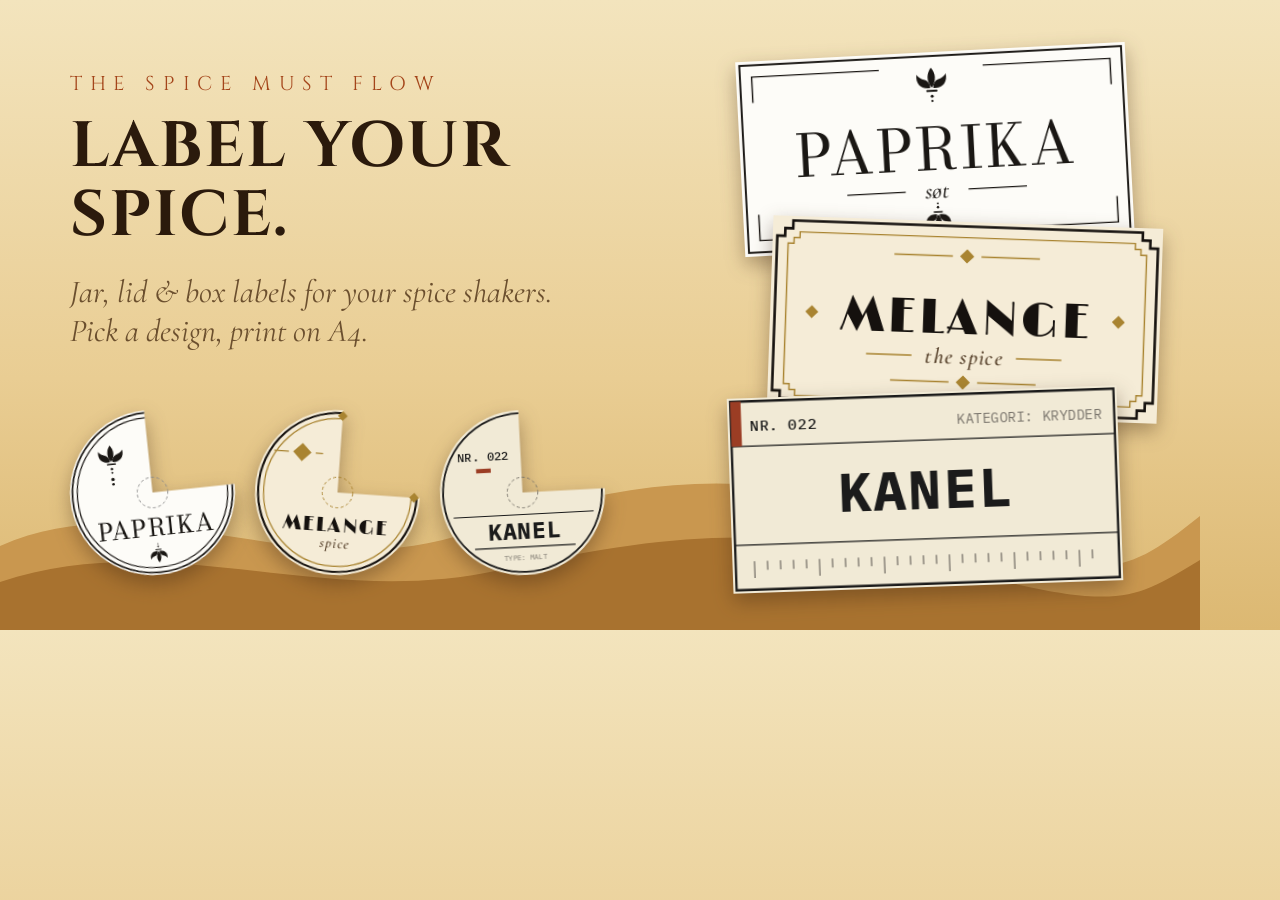
==== assets/og.html @ d24efe82 "Add social sharing preview (Open Graph, Twitter card, favicon) Adds share metadata, a 1200x630 previ" ====
<!DOCTYPE html>
<!-- Source of assets/og.png (1200x630 link-preview image). Regenerate with:
     google-chrome --headless=new --virtual-time-budget=10000 --window-size=1200,760 --screenshot=/tmp/og-full.png assets/og.html
     then crop the top 1200x630 (headless Chrome's viewport is shorter than the window):
     python3 -c "from PIL import Image; Image.open('/tmp/og-full.png').crop((0,0,1200,630)).save('assets/og.png', optimize=True)"
     Uses the app's own label renderers so the image always matches the real designs. -->
<html lang="en">
<head>
<meta charset="utf-8">
<title>Arrakis Spice Labels — preview image</title>
<link href="https://fonts.googleapis.com/css2?family=Anton&family=Bodoni+Moda:ital,wght@0,400;0,500;1,400&family=Cinzel:wght@500;700&family=Cormorant+Garamond:ital,wght@0,500;0,600;1,500&family=IBM+Plex+Mono:wght@400;500;700&family=Jost:wght@400;500&family=Limelight&display=swap" rel="stylesheet">
<style>
  * { box-sizing: border-box; }
  html, body { margin: 0; width: 1200px; height: 630px; overflow: hidden; }
  body { position: relative; background: linear-gradient(180deg, #f3e4bd 0%, #e9cd93 60%, #dcb872 100%); color: #2b1a0c; font-family: 'Cormorant Garamond', Georgia, serif; }
  .ridge { position: absolute; left: 0; bottom: 0; width: 1200px; height: 170px; }
  .copy { position: absolute; left: 70px; top: 70px; width: 640px; }
  .kicker { font-family: 'Cinzel', serif; font-size: 20px; letter-spacing: .38em; text-transform: uppercase; color: #a4451a; }
  h1 { margin: 16px 0 0; font-family: 'Cinzel', serif; font-weight: 700; font-size: 64px; line-height: 1.08; letter-spacing: .03em; text-transform: uppercase; }
  .sub { margin-top: 22px; font-size: 32px; font-style: italic; color: #6b4f2e; line-height: 1.2; }
  .lbl { position: absolute; filter: drop-shadow(0 8px 10px rgba(58, 35, 17, .38)); }
  .lbl svg { width: 100% !important; height: auto !important; }
  .lids { position: absolute; left: 70px; top: 400px; }
</style>
</head>
<body>
  <svg class="ridge" viewBox="0 0 1200 170" preserveAspectRatio="none" aria-hidden="true">
    <path d="M0,86 C150,20 300,130 470,72 S760,4 930,64 S1120,120 1200,56 V170 H0Z" fill="#c9974f"/>
    <path d="M0,122 C170,66 320,150 500,110 S780,64 950,108 S1130,142 1200,100 V170 H0Z" fill="#a8722f"/>
  </svg>
  <div class="copy">
    <div class="kicker">The spice must flow</div>
    <h1>Label your spice.</h1>
    <div class="sub">Jar, lid &amp; box labels for your spice shakers.<br>Pick a design, print on A4.</div>
  </div>
  <div id="labels"></div>

  <script src="../js/svgutil.js"></script>
  <script src="../js/fit.js"></script>
  <script src="../js/designs/registry.js"></script>
  <script src="../js/designs/skandinavisk.js"></script>
  <script src="../js/designs/apotek.js"></script>
  <script src="../js/designs/brutalist.js"></script>
  <script src="../js/designs/artdeco.js"></script>
  <script src="../js/designs/editorial.js"></script>
  <script>
    const S = Spice;
    Promise.all(S.fontSpecs.map((s) => document.fonts.load(s))).then(() => {
      const item = (name, sub, no) => ({ name, sub, origin: '', no, cat: 'Krydder' });
      const rects = [
        { d: 'editorial', it: item('Paprika', 'søt', 14), x: 740, y: 52, w: 390, r: -3 },
        { d: 'artdeco', it: item('Melange', 'the spice', 1), x: 770, y: 222, w: 390, r: 2 },
        { d: 'apotek', it: item('Kanel', '', 22), x: 730, y: 392, w: 390, r: -2 },
      ];
      const lids = [
        { d: 'editorial', it: item('Paprika', '', 14) },
        { d: 'artdeco', it: item('Melange', 'spice', 1) },
        { d: 'apotek', it: item('Kanel', 'malt', 22) },
      ];
      let h = rects.map((r) =>
        `<div class="lbl" style="left:${r.x}px;top:${r.y}px;width:${r.w}px;transform:rotate(${r.r}deg)">${S.designs.get(r.d).rect(r.it)}</div>`).join('');
      h += lids.map((l, i) =>
        `<div class="lbl" style="left:${70 + i * 185}px;top:410px;width:165px;transform:rotate(${[-6, 4, -3][i]}deg)">${S.designs.get(l.d).circle(l.it, { hole: true, notch: true })}</div>`).join('');
      document.getElementById('labels').innerHTML = h;
    });
  </script>
</body>
</html>
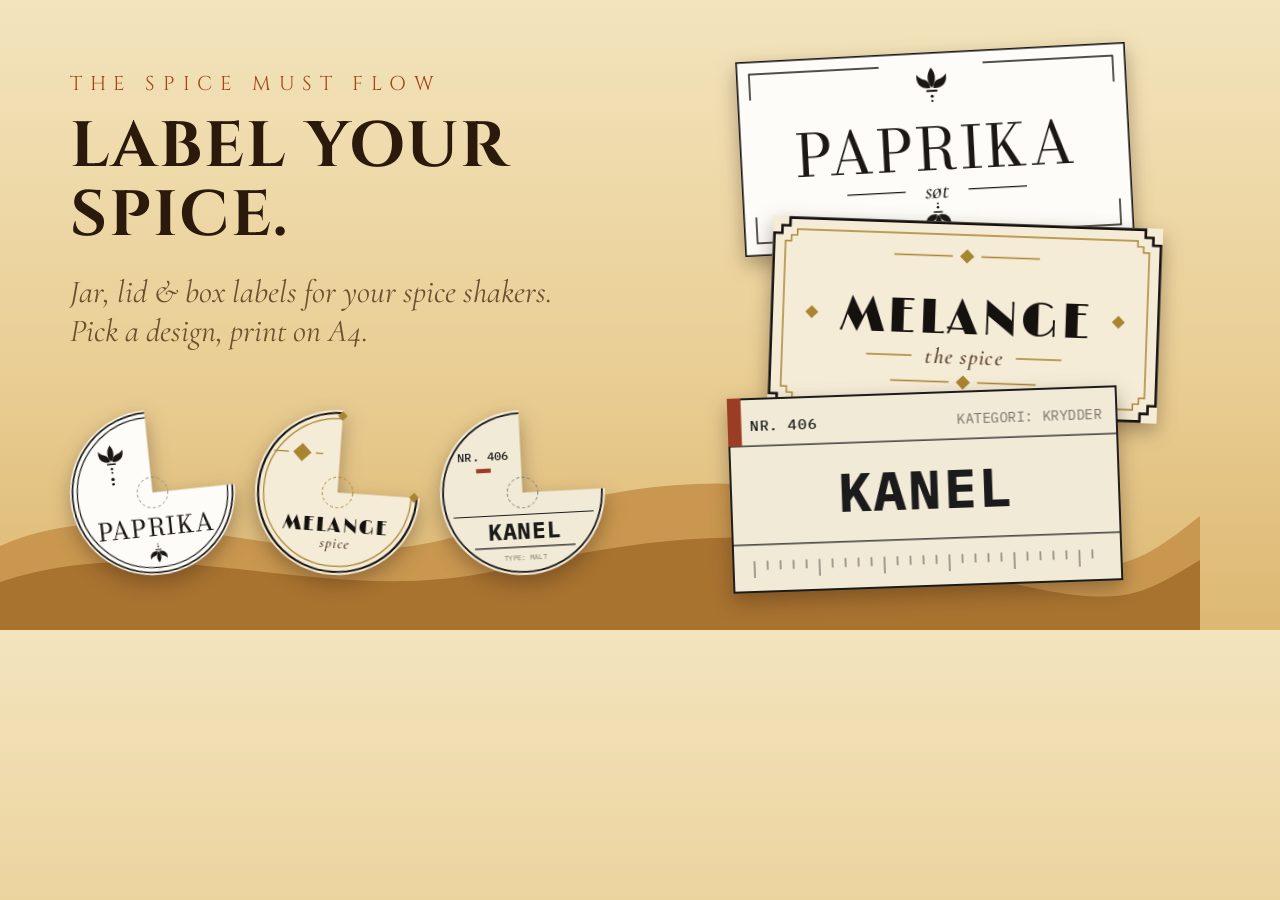
==== commit b6902a2d: "Add designs, lid styles, category-based numbering and per-category printing - New designs: Botanisk," ====
--- a/assets/og.html
+++ b/assets/og.html
@@ -48,14 +48,14 @@
     Promise.all(S.fontSpecs.map((s) => document.fonts.load(s))).then(() => {
       const item = (name, sub, no) => ({ name, sub, origin: '', no, cat: 'Krydder' });
       const rects = [
-        { d: 'editorial', it: item('Paprika', 'søt', 14), x: 740, y: 52, w: 390, r: -3 },
-        { d: 'artdeco', it: item('Melange', 'the spice', 1), x: 770, y: 222, w: 390, r: 2 },
-        { d: 'apotek', it: item('Kanel', '', 22), x: 730, y: 392, w: 390, r: -2 },
+        { d: 'editorial', it: item('Paprika', 'søt', 201), x: 740, y: 52, w: 390, r: -3 },
+        { d: 'artdeco', it: item('Melange', 'the spice', 101), x: 770, y: 222, w: 390, r: 2 },
+        { d: 'apotek', it: item('Kanel', '', 406), x: 730, y: 392, w: 390, r: -2 },
       ];
       const lids = [
-        { d: 'editorial', it: item('Paprika', '', 14) },
-        { d: 'artdeco', it: item('Melange', 'spice', 1) },
-        { d: 'apotek', it: item('Kanel', 'malt', 22) },
+        { d: 'editorial', it: item('Paprika', '', 201) },
+        { d: 'artdeco', it: item('Melange', 'spice', 101) },
+        { d: 'apotek', it: item('Kanel', 'malt', 406) },
       ];
       let h = rects.map((r) =>
         `<div class="lbl" style="left:${r.x}px;top:${r.y}px;width:${r.w}px;transform:rotate(${r.r}deg)">${S.designs.get(r.d).rect(r.it)}</div>`).join('');
